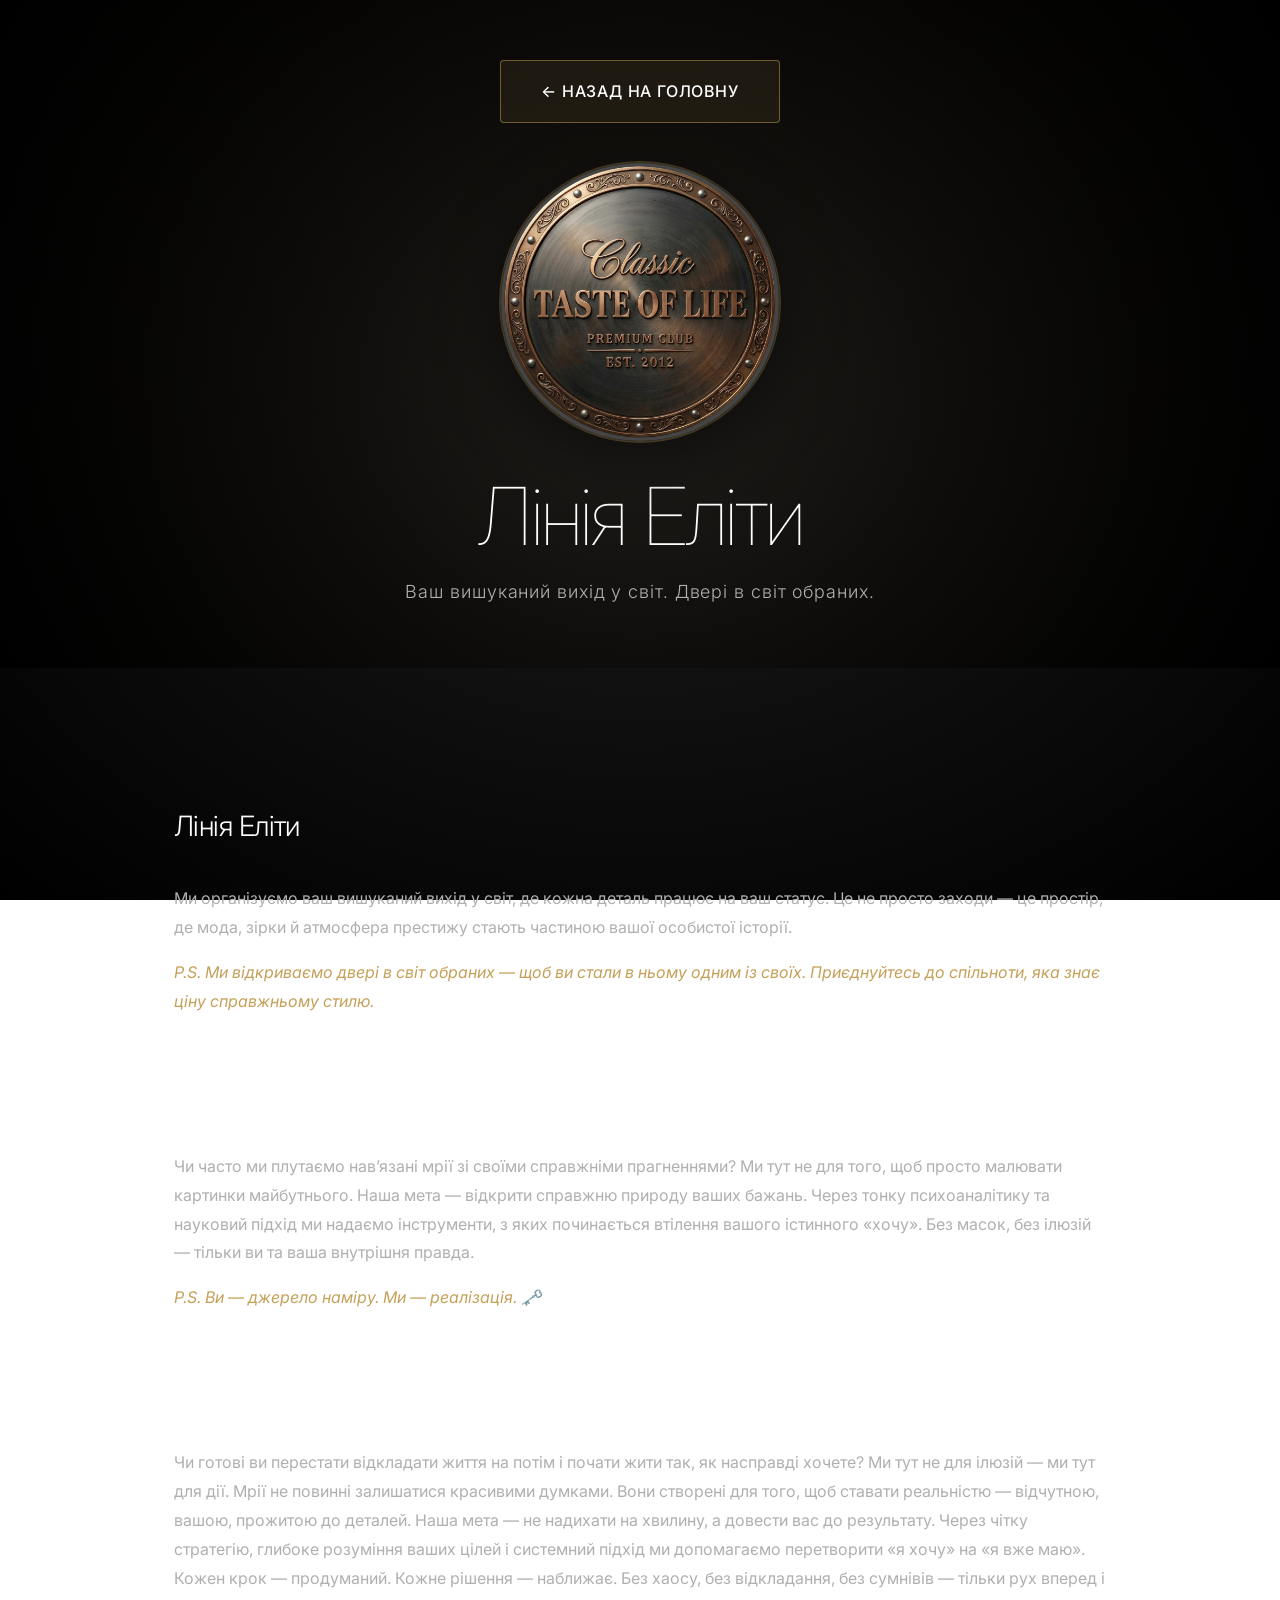
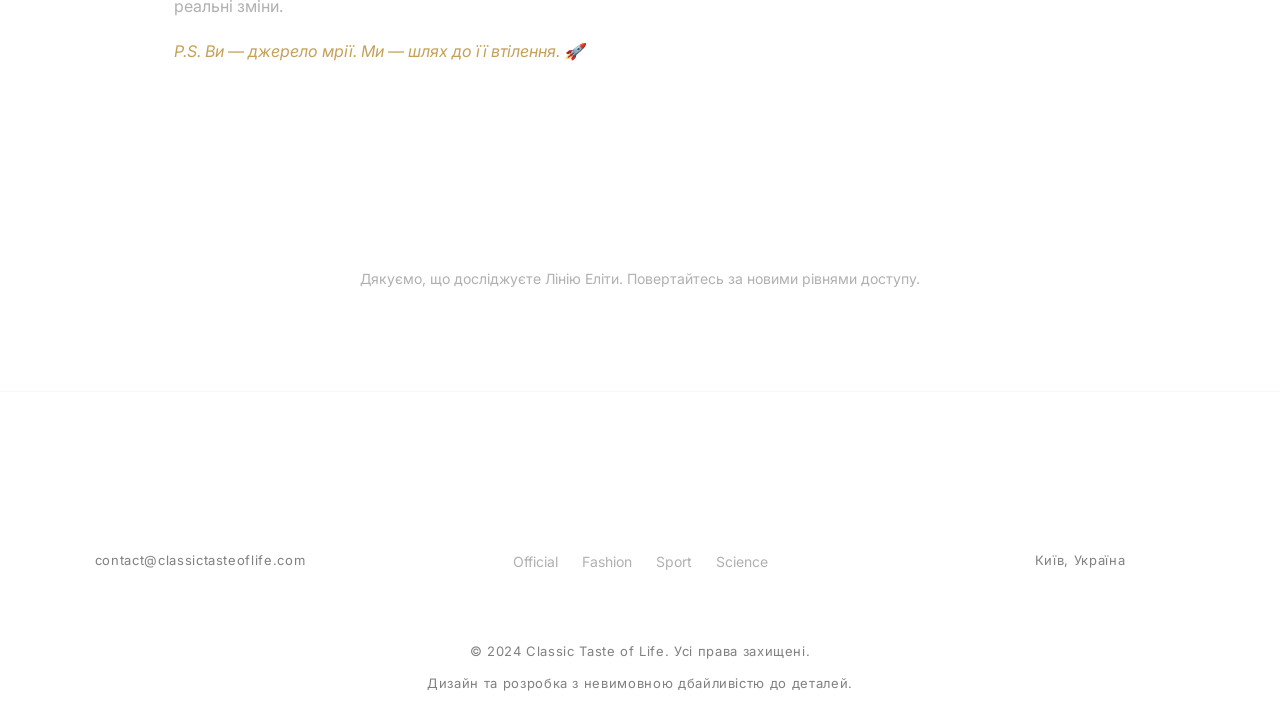
==== category-wellness.html @ 6bc39b4c "init" ====
<!doctype html>
<html lang="uk">
	<head>
		<meta charset="UTF-8" />
		<meta name="viewport" content="width=device-width, initial-scale=1.0" />
		<title>Лінія Еліти | Classic Taste of Life</title>
		<link
			href="https://fonts.googleapis.com/css2?family=Inter:wght@100;300;400;500;600;700&display=swap"
			rel="stylesheet"
		/>
		<script type="module" crossorigin src="/assets/second-DjV6uHSW.js"></script>
		<link rel="modulepreload" crossorigin href="/assets/script-Bx3jccfj.js">
		<link rel="stylesheet" crossorigin href="/assets/script-CZkDV54e.css">
	</head>
	<body>
		<header class="g20np" style="min-height: 70vh; padding: 60px 0">
			<div
				class="q9svn"
				style="max-width: 1000px; margin: auto; text-align: center"
			>
				<a
					href="./index.html"
					class="tocur"
					style="margin-bottom: 30px; display: inline-block"
					>← Назад на головну</a
				>
				<div
					class="h5xxe"
					style="
						margin: 0 auto;
						margin-bottom: 30px;
						width: 280px;
						height: 280px;
					"
				>
					<img src="/assets/logo-B7jKtvjk.jpg" alt="Лінія Еліти медальйон" />
				</div>
				<h1
					class="ypv83"
					style="font-size: clamp(40px, 7vw, 80px); margin-bottom: 16px"
				>
					Лінія Еліти
				</h1>
				<p
					class="u2sw3"
					style="
						color: var(--color-text-secondary);
						max-width: 740px;
						margin: 0 auto;
						font-size: 18px;
					"
				>
					Ваш вишуканий вихід у світ. Двері в світ обраних.
				</p>
			</div>
		</header>

		<main
			class="qpp58"
			style="max-width: 980px; padding: 40px 24px"
		>
			<section
				class="content-section"
				id="section-1"
				style="margin-bottom: 40px"
			>
				<div class="pkgvv">
					<h3>Лінія Еліти</h3>
					<p>
						Ми організуємо ваш вишуканий вихід у світ, де кожна деталь працює на
						ваш статус. Це не просто заходи — це простір, де мода, зірки й
						атмосфера престижу стають частиною вашої особистої історії.
					</p>
					<p class="ze561" style="font-style: italic">
						P.S. Ми відкриваємо двері в світ обраних — щоб ви стали в ньому
						одним із своїх. Приєднуйтесь до спільноти, яка знає ціну справжньому
						стилю.
					</p>
				</div>
				<div class="pkgvv">
					<h3>Природа Бажання</h3>
					<p>
						Чи часто ми плутаємо нав’язані мрії зі своїми справжніми
						прагненнями? Ми тут не для того, щоб просто малювати картинки
						майбутнього. Наша мета — відкрити справжню природу ваших бажань.
						Через тонку психоаналітику та науковий підхід ми надаємо
						інструменти, з яких починається втілення вашого істинного «хочу».
						Без масок, без ілюзій — тільки ви та ваша внутрішня правда.
					</p>
					<p class="ze561" style="font-style: italic">
						P.S. Ви — джерело наміру. Ми — реалізація. 🗝️
					</p>
				</div>
				<div class="pkgvv">
					<h3>Конструктор Мрій</h3>
					<p>
						Чи готові ви перестати відкладати життя на потім і почати жити так,
						як насправді хочете? Ми тут не для ілюзій — ми тут для дії. Мрії не
						повинні залишатися красивими думками. Вони створені для того, щоб
						ставати реальністю — відчутною, вашою, прожитою до деталей. Наша
						мета — не надихати на хвилину, а довести вас до результату. Через
						чітку стратегію, глибоке розуміння ваших цілей і системний підхід ми
						допомагаємо перетворити «я хочу» на «я вже маю». Кожен крок —
						продуманий. Кожне рішення — наближає. Без хаосу, без відкладання,
						без сумнівів — тільки рух вперед і реальні зміни.
					</p>
					<p class="ze561" style="font-style: italic">
						P.S. Ви — джерело мрії. Ми — шлях до її втілення. 🚀
					</p>
				</div>
			</section>

			<p
				style="
					color: var(--color-text-secondary);
					font-size: 14px;
					text-align: center;
				"
			>
				Дякуємо, що досліджуєте Лінію Еліти. Повертайтесь за новими рівнями
				доступу.
			</p>
		</main>

		<footer class="b2n6o">
			<div class="s8qgw">
				<div>
					<h3 class="">КОНТАКТИ</h3>
					<p class="">contact@classictasteoflife.com</p>
				</div>
				<div>
					<h3>СЛІДКУЙТЕ</h3>
					<div class="tw5lv">
						<a href="https://www.instagram.com/taste_of_life_official" class=""
							>Official</a
						>
						<a href="https://www.instagram.com/taste_of_life_fashion" class=""
							>Fashion</a
						>
						<a href="https://www.instagram.com/taste_of_life_sport" class=""
							>Sport</a
						>
						<a href="https://www.instagram.com/taste_of_life_science" class=""
							>Science</a
						>
					</div>
				</div>
				<div>
					<h3 class="text-sm font-light text-bronze tracking-widest mb-3">
						РОЗТАШУВАННЯ
					</h3>
					<p class="text-xs text-muted-gray font-light">Київ, Україна</p>
				</div>
			</div>

			<p>&copy; 2024 Classic Taste of Life. Усі права захищені.</p>
			<p>Дизайн та розробка з невимовною дбайливістю до деталей.</p>
		</footer>

	</body>
</html>
---- assets/script-CZkDV54e.css ----
:root{--color-bg-primary:#000;--color-bg-secondary:#1a1a1a;--color-accent-gold:#c5a059;--color-accent-bronze:#b8956f;--color-text-primary:#fff;--color-text-secondary:#b0b0b0;--color-text-tertiary:gray;--font-family-primary:"Inter", -apple-system, BlinkMacSystemFont, "Segoe UI", sans-serif;--font-size-h1:clamp(48px, 8vw, 96px);--font-size-h2:clamp(36px, 6vw, 72px);--font-size-h3:28px;--font-size-body:16px;--font-size-label:14px;--font-weight-thin:100;--font-weight-light:300;--font-weight-regular:400;--font-weight-medium:500;--spacing-2xs:4px;--spacing-xs:8px;--spacing-sm:16px;--spacing-md:24px;--spacing-lg:40px;--spacing-xl:60px;--spacing-2xl:100px;--transition-smooth:all .3s cubic-bezier(.4, 0, .2, 1);--transition-slow:all .6s cubic-bezier(.4, 0, .2, 1);--blur-sm:10px;--blur-md:20px;--blur-lg:30px}*{box-sizing:border-box;margin:0;padding:0}html{scroll-behavior:smooth}body{font-family:var(--font-family-primary);background:radial-gradient(ellipse at center, var(--color-bg-secondary) 0%, var(--color-bg-primary) 100%);color:var(--color-text-primary);background-attachment:fixed;line-height:1.8;overflow-x:hidden}h1,h2,h3{font-weight:var(--font-weight-light);letter-spacing:-.02em;margin-bottom:var(--spacing-md)}h1{font-size:var(--font-size-h1);line-height:1.1;font-weight:var(--font-weight-thin)}h2{font-size:var(--font-size-h2);line-height:1.15;font-weight:var(--font-weight-light)}h3{font-size:var(--font-size-h3);line-height:1.3}p{font-size:var(--font-size-body);color:var(--color-text-secondary);line-height:1.8}a{text-decoration:none}.qpp58{max-width:1280px;padding:0 var(--spacing-lg);margin:0 auto}section{padding:var(--spacing-2xl) 0;position:relative}.hjafm{text-align:center;margin-bottom:var(--spacing-xl);color:var(--color-text-primary)}@keyframes fadeInUp{0%{opacity:0;transform:translateY(30px)}to{opacity:1;transform:translateY(0)}}@keyframes fadeIn{0%{opacity:0}to{opacity:1}}@keyframes glow{0%,to{box-shadow:0 0 20px #c5a05926}50%{box-shadow:0 0 40px #c5a05940}}@keyframes subtleShift{0%,to{transform:translateY(0)}50%{transform:translateY(-10px)}}.nv60o,.v4slj{opacity:0}.g20np{background:radial-gradient(circle at center, #c5a0590d 0%, var(--color-bg-primary) 100%);justify-content:center;align-items:center;min-height:100vh;display:flex;position:relative;overflow:hidden}.q9svn{text-align:center;z-index:2;max-width:910px;padding:0 20px;position:relative}.h5xxe{margin-bottom:var(--spacing-xl);animation:3s ease-in-out infinite subtleShift}.h5xxe img{object-fit:cover;-webkit-backdrop-filter:blur(10px);backdrop-filter:blur(10px);border:1px solid #c5a05933;border-radius:50%;width:280px;height:280px;box-shadow:0 0 0 1px #c5a0594d,0 20px 60px #00000080,inset 0 1px #ffffff1a}.ypv83{margin-bottom:var(--spacing-md);color:var(--color-text-primary)}.u2sw3{color:var(--color-text-secondary);margin-bottom:var(--spacing-xl);font-size:20px;font-weight:var(--font-weight-light);letter-spacing:.05em}.gf9px{opacity:.1;pointer-events:none;width:400px;height:400px;position:absolute;top:-50%;left:50%;transform:translate(-50%)}.x70ik{background:radial-gradient(circle, var(--color-accent-gold) 0%, transparent 70%);filter:blur(40px);width:100%;height:100%;animation:6s ease-in-out infinite subtleShift}.tocur{padding:var(--spacing-sm) var(--spacing-lg);-webkit-backdrop-filter:blur(var(--blur-md));backdrop-filter:blur(var(--blur-md));color:var(--color-text-primary);font-family:var(--font-family-primary);font-size:var(--font-size-body);font-weight:var(--font-weight-medium);letter-spacing:.05em;cursor:pointer;transition:var(--transition-smooth);text-transform:uppercase;background:#c5a0591a;border:1px solid #c5a05980;border-radius:4px;position:relative;overflow:hidden}.tocur:before{content:"";z-index:-1;background:#c5a05926;width:100%;height:100%;transition:left .3s;position:absolute;top:0;left:-100%}.tocur:hover{border-color:var(--color-accent-gold);background:#c5a05926;transform:translateY(-2px);box-shadow:0 0 20px #c5a0594d,inset 0 1px #fff3}.tocur:hover:before{left:0}.tocur:active{transform:translateY(0)}.x2xw8{background:linear-gradient(#1a1a1a00 0%,#1a1a1a80 100%)}.sqnzy{max-width:900px;margin:0 auto}.vz765{font-size:32px;line-height:1.5;font-weight:var(--font-weight-light);color:var(--color-text-primary);margin-bottom:var(--spacing-xl);border-left:2px solid var(--color-accent-gold);padding-left:var(--spacing-lg)}.ze561{color:var(--color-accent-gold);font-weight:var(--font-weight-regular)}.ui6mh{text-align:center;color:var(--color-text-secondary);font-size:16px}.fafkh{background:linear-gradient(#0000 0%,#1a1a1a4d 100%)}.zrjrj{gap:var(--spacing-xl);margin-top:var(--spacing-xl);grid-template-columns:repeat(auto-fit,minmax(280px,1fr));display:grid}.pzu8n{padding:var(--spacing-lg);-webkit-backdrop-filter:blur(var(--blur-sm));backdrop-filter:blur(var(--blur-sm));text-align:center;transition:var(--transition-smooth);background:#1a1a1a66;border:1px solid #c5a0591a;border-radius:8px;position:relative;overflow:hidden}.pzu8n:before{content:"";opacity:0;background:radial-gradient(circle,#c5a0591a 0%,#0000 70%);width:200%;height:200%;transition:opacity .3s;position:absolute;top:-50%;left:-50%}.pzu8n:hover{border-color:var(--color-accent-gold);background:#1a1a1a99;transform:translateY(-8px)scale(1.02);box-shadow:0 0 30px #c5a05933,inset 0 1px #ffffff1a}.pzu8n:hover:before{opacity:1}.ewjv3{width:250px;height:250px;margin:0 auto var(--spacing-md);border:1px solid #c5a05933;border-radius:50%;overflow:hidden;box-shadow:0 10px 30px #0006}.ewjv3 img{object-fit:cover;filter:grayscale(30%)brightness(.9);width:100%;height:100%;transition:var(--transition-smooth)}.pzu8n:hover .ewjv3 img{filter:grayscale(0%)brightness(1.1)}.kmjn4{color:var(--color-text-primary);margin-bottom:var(--spacing-sm)}.r686v{color:var(--color-text-secondary);font-size:14px;line-height:1.7}.mtnyt{background:linear-gradient(-45deg,#1a1a1a33 0%,#1a1a1a1a 100%)}.xh5of{gap:var(--spacing-lg);margin-top:var(--spacing-xl);grid-template-columns:repeat(auto-fit,minmax(300px,1fr));display:grid}.fgkzq{padding:var(--spacing-md);-webkit-backdrop-filter:blur(var(--blur-sm));backdrop-filter:blur(var(--blur-sm));transition:var(--transition-smooth);background:#ffffff05;border:1px solid #c5a05914;border-radius:6px;position:relative}.fgkzq:hover{background:#c5a0590d;border-color:#c5a0594d;transform:translateY(-4px);box-shadow:0 15px 35px #c5a0591a}.sfysd{color:var(--color-accent-gold);margin-bottom:var(--spacing-md);transition:var(--transition-smooth);font-size:32px;display:block}.fgkzq:hover .sfysd{transform:scale(1.2)rotate(10deg)}.fgkzq h3{color:var(--color-text-primary);margin-bottom:var(--spacing-sm);font-size:18px}.fgkzq p{color:var(--color-text-secondary);font-size:14px}.wgfjd{background:#1a1a1a33}.ar6t8{gap:var(--spacing-lg);margin-top:var(--spacing-xl);grid-template-columns:repeat(auto-fit,minmax(200px,1fr));display:grid}.ryr9j{padding:var(--spacing-lg);-webkit-backdrop-filter:blur(var(--blur-sm));backdrop-filter:blur(var(--blur-sm));min-height:160px;transition:var(--transition-smooth);background:#1a1a1a4d;border:1px solid #c5a0591a;border-radius:6px;justify-content:center;align-items:center;display:flex}.ryr9j:hover{border-color:var(--color-accent-gold);background:#1a1a1a80;transform:scale(1.05);box-shadow:0 0 25px #c5a05926}.wl0qu{font-size:18px;font-weight:var(--font-weight-medium);letter-spacing:.05em;color:#c5a059b3;text-align:center;transition:var(--transition-smooth)}.ryr9j:hover .wl0qu{color:var(--color-accent-gold);text-shadow:0 0 20px #c5a0594d}.qdgme{background:linear-gradient(#1a1a1a66 0%,#000c 100%);border-top:1px solid #c5a0591a}.s8qgw{gap:var(--spacing-lg);padding:var(--spacing-xl) 0;grid-template-columns:repeat(auto-fit,minmax(250px,1fr));display:grid}.s8qgw h3{color:var(--color-text-primary);margin-bottom:var(--spacing-sm);letter-spacing:.05em;font-size:16px}.s8qgw h3 p{color:var(--color-text-secondary);font-size:14px}.s8qgw .tw5lv{gap:var(--spacing-md);justify-content:center;display:flex}.s8qgw .tw5lv a{color:var(--color-text-secondary);transition:var(--transition-smooth);font-size:14px}.s8qgw .tw5lv a:hover{color:var(--color-accent-gold);text-shadow:0 0 10px #c5a0594d}.afbfl{max-width:600px;margin:0 auto}.et3zd{gap:var(--spacing-md);margin-top:var(--spacing-lg);padding:var(--spacing-lg);-webkit-backdrop-filter:blur(var(--blur-md));backdrop-filter:blur(var(--blur-md));background:#1a1a1a80;border:1px solid #c5a05926;border-radius:6px;flex-direction:column;display:flex}.me5q8{position:relative}.pl9zh{width:100%;padding:var(--spacing-sm) var(--spacing-md);color:var(--color-text-primary);font-family:var(--font-family-primary);font-size:var(--font-size-body);transition:var(--transition-smooth);-webkit-backdrop-filter:blur(var(--blur-sm));backdrop-filter:blur(var(--blur-sm));background:#ffffff0d;border:1px solid #c5a05933;border-radius:4px}.pl9zh::placeholder{color:var(--color-text-tertiary)}.pl9zh:focus{border-color:var(--color-accent-gold);background:#c5a05914;outline:none;box-shadow:0 0 20px #c5a05926}.et3zd .tocur{width:100%;margin-top:var(--spacing-sm)}.b2n6o{text-align:center;padding-top:var(--spacing-xl);margin-top:var(--spacing-xl);border-top:1px solid #c5a05914}.b2n6o p{color:var(--color-text-tertiary);margin-bottom:var(--spacing-xs);letter-spacing:.05em;font-size:13px}.pkgvv{gap:var(--spacing-sm);margin-bottom:var(--spacing-xl);flex-direction:column;display:flex}.k7btd{z-index:9999;padding:var(--spacing-lg);background:#000000a6;justify-content:center;align-items:center;display:none;position:fixed;inset:0}.k7btd.qeofn{display:flex}.ynv8d{width:100%;max-width:520px;padding:var(--spacing-xl);background:#0a0a0afa;border:1px solid #c5a05959;border-radius:12px;animation:.35s ease-out fadeIn;position:relative;box-shadow:0 0 40px #000000b3}.ynv8d h3{margin-bottom:var(--spacing-sm);color:var(--color-text-primary)}.ynv8d p{margin-bottom:var(--spacing-lg);color:var(--color-text-secondary)}.vin7i{width:30px;height:30px;color:var(--color-text-primary);cursor:pointer;background:0 0;border:0;font-size:24px;position:absolute;top:12px;right:12px}.nv60o.klkrg,.v4slj.klkrg{animation:.8s ease-out forwards fadeInUp}@media (width<=768px){:root{--spacing-2xl:60px;--spacing-xl:40px;--font-size-h2:42px;--font-size-h3:22px}.qpp58{padding:0 var(--spacing-md)}section{padding:var(--spacing-xl) 0}.u2sw3{font-size:16px}.zrjrj,.xh5of{grid-template-columns:1fr}.ar6t8,.gbpaw{grid-template-columns:repeat(2,1fr)}.vz765{padding-left:var(--spacing-md);font-size:22px}.et3zd{flex-direction:column}.pl9zh{width:100%}}@media (width<=480px){:root{--spacing-2xl:40px;--spacing-xl:30px;--spacing-lg:24px;--font-size-h1:48px;--font-size-h2:32px}.qpp58{padding:0 var(--spacing-md)}.zrjrj,.xh5of,.ar6t8,.gbpaw,.ar6t8{grid-template-columns:1fr}.tocur{padding:var(--spacing-sm) var(--spacing-md);font-size:13px}.vz765{font-size:18px}.ewjv3{width:100px;height:100px}}@media print{body{color:#000;background:#fff}section{page-break-inside:avoid}}
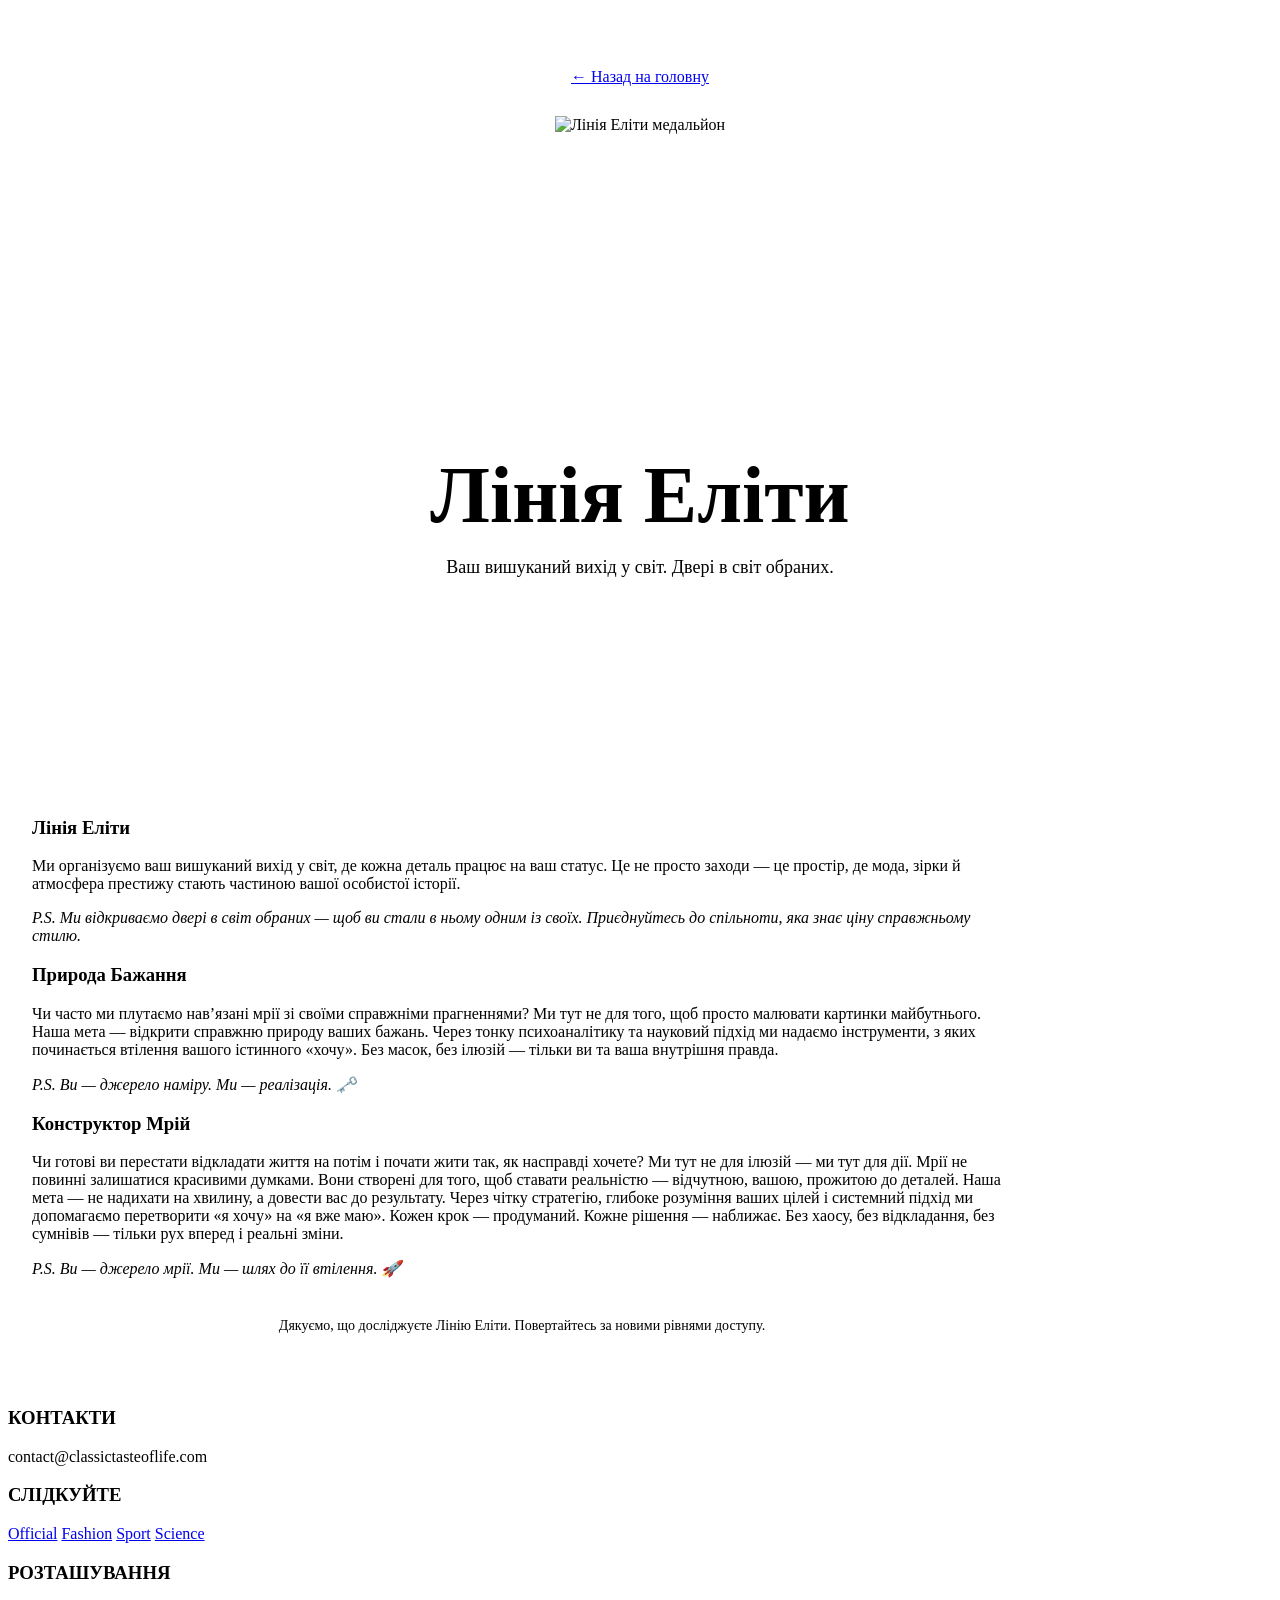
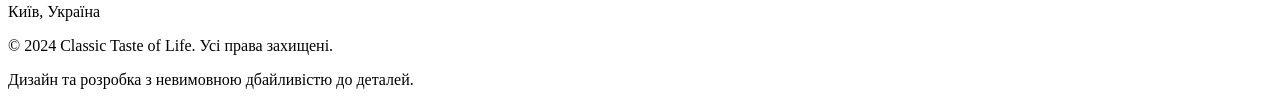
==== commit e601df34: "update" ====
--- a/category-wellness.html
+++ b/category-wellness.html
@@ -8,24 +8,24 @@
 			href="https://fonts.googleapis.com/css2?family=Inter:wght@100;300;400;500;600;700&display=swap"
 			rel="stylesheet"
 		/>
-		<script type="module" crossorigin src="/assets/second-DjV6uHSW.js"></script>
-		<link rel="modulepreload" crossorigin href="/assets/script-Bx3jccfj.js">
-		<link rel="stylesheet" crossorigin href="/assets/script-CZkDV54e.css">
+		<script type="module" crossorigin src="/tasteoflife-landing/assets/second-60PVsGii.js"></script>
+		<link rel="modulepreload" crossorigin href="/tasteoflife-landing/assets/script-Bsl2YQwL.js">
+		<link rel="stylesheet" crossorigin href="/tasteoflife-landing/assets/script-DQY0iUVl.css">
 	</head>
 	<body>
-		<header class="g20np" style="min-height: 70vh; padding: 60px 0">
+		<header class="hlf4a" style="min-height: 70vh; padding: 60px 0">
 			<div
-				class="q9svn"
+				class="iunmf"
 				style="max-width: 1000px; margin: auto; text-align: center"
 			>
 				<a
 					href="./index.html"
-					class="tocur"
+					class="l9d17"
 					style="margin-bottom: 30px; display: inline-block"
 					>← Назад на головну</a
 				>
 				<div
-					class="h5xxe"
+					class="p5qq3"
 					style="
 						margin: 0 auto;
 						margin-bottom: 30px;
@@ -33,16 +33,16 @@
 						height: 280px;
 					"
 				>
-					<img src="/assets/logo-B7jKtvjk.jpg" alt="Лінія Еліти медальйон" />
+					<img src="/tasteoflife-landing/assets/logo-B7jKtvjk.jpg" alt="Лінія Еліти медальйон" />
 				</div>
 				<h1
-					class="ypv83"
+					class="y4qz0"
 					style="font-size: clamp(40px, 7vw, 80px); margin-bottom: 16px"
 				>
 					Лінія Еліти
 				</h1>
 				<p
-					class="u2sw3"
+					class="oiixx"
 					style="
 						color: var(--color-text-secondary);
 						max-width: 740px;
@@ -56,7 +56,7 @@
 		</header>
 
 		<main
-			class="qpp58"
+			class="oqncp"
 			style="max-width: 980px; padding: 40px 24px"
 		>
 			<section
@@ -64,20 +64,20 @@
 				id="section-1"
 				style="margin-bottom: 40px"
 			>
-				<div class="pkgvv">
+				<div class="je0mq">
 					<h3>Лінія Еліти</h3>
 					<p>
 						Ми організуємо ваш вишуканий вихід у світ, де кожна деталь працює на
 						ваш статус. Це не просто заходи — це простір, де мода, зірки й
 						атмосфера престижу стають частиною вашої особистої історії.
 					</p>
-					<p class="ze561" style="font-style: italic">
+					<p class="wx3an" style="font-style: italic">
 						P.S. Ми відкриваємо двері в світ обраних — щоб ви стали в ньому
 						одним із своїх. Приєднуйтесь до спільноти, яка знає ціну справжньому
 						стилю.
 					</p>
 				</div>
-				<div class="pkgvv">
+				<div class="je0mq">
 					<h3>Природа Бажання</h3>
 					<p>
 						Чи часто ми плутаємо нав’язані мрії зі своїми справжніми
@@ -87,11 +87,11 @@
 						інструменти, з яких починається втілення вашого істинного «хочу».
 						Без масок, без ілюзій — тільки ви та ваша внутрішня правда.
 					</p>
-					<p class="ze561" style="font-style: italic">
+					<p class="wx3an" style="font-style: italic">
 						P.S. Ви — джерело наміру. Ми — реалізація. 🗝️
 					</p>
 				</div>
-				<div class="pkgvv">
+				<div class="je0mq">
 					<h3>Конструктор Мрій</h3>
 					<p>
 						Чи готові ви перестати відкладати життя на потім і почати жити так,
@@ -104,7 +104,7 @@
 						продуманий. Кожне рішення — наближає. Без хаосу, без відкладання,
 						без сумнівів — тільки рух вперед і реальні зміни.
 					</p>
-					<p class="ze561" style="font-style: italic">
+					<p class="wx3an" style="font-style: italic">
 						P.S. Ви — джерело мрії. Ми — шлях до її втілення. 🚀
 					</p>
 				</div>
@@ -122,15 +122,15 @@
 			</p>
 		</main>
 
-		<footer class="b2n6o">
-			<div class="s8qgw">
+		<footer class="c6ljh">
+			<div class="aghay">
 				<div>
 					<h3 class="">КОНТАКТИ</h3>
 					<p class="">contact@classictasteoflife.com</p>
 				</div>
 				<div>
 					<h3>СЛІДКУЙТЕ</h3>
-					<div class="tw5lv">
+					<div class="u6r4l">
 						<a href="https://www.instagram.com/taste_of_life_official" class=""
 							>Official</a
 						>
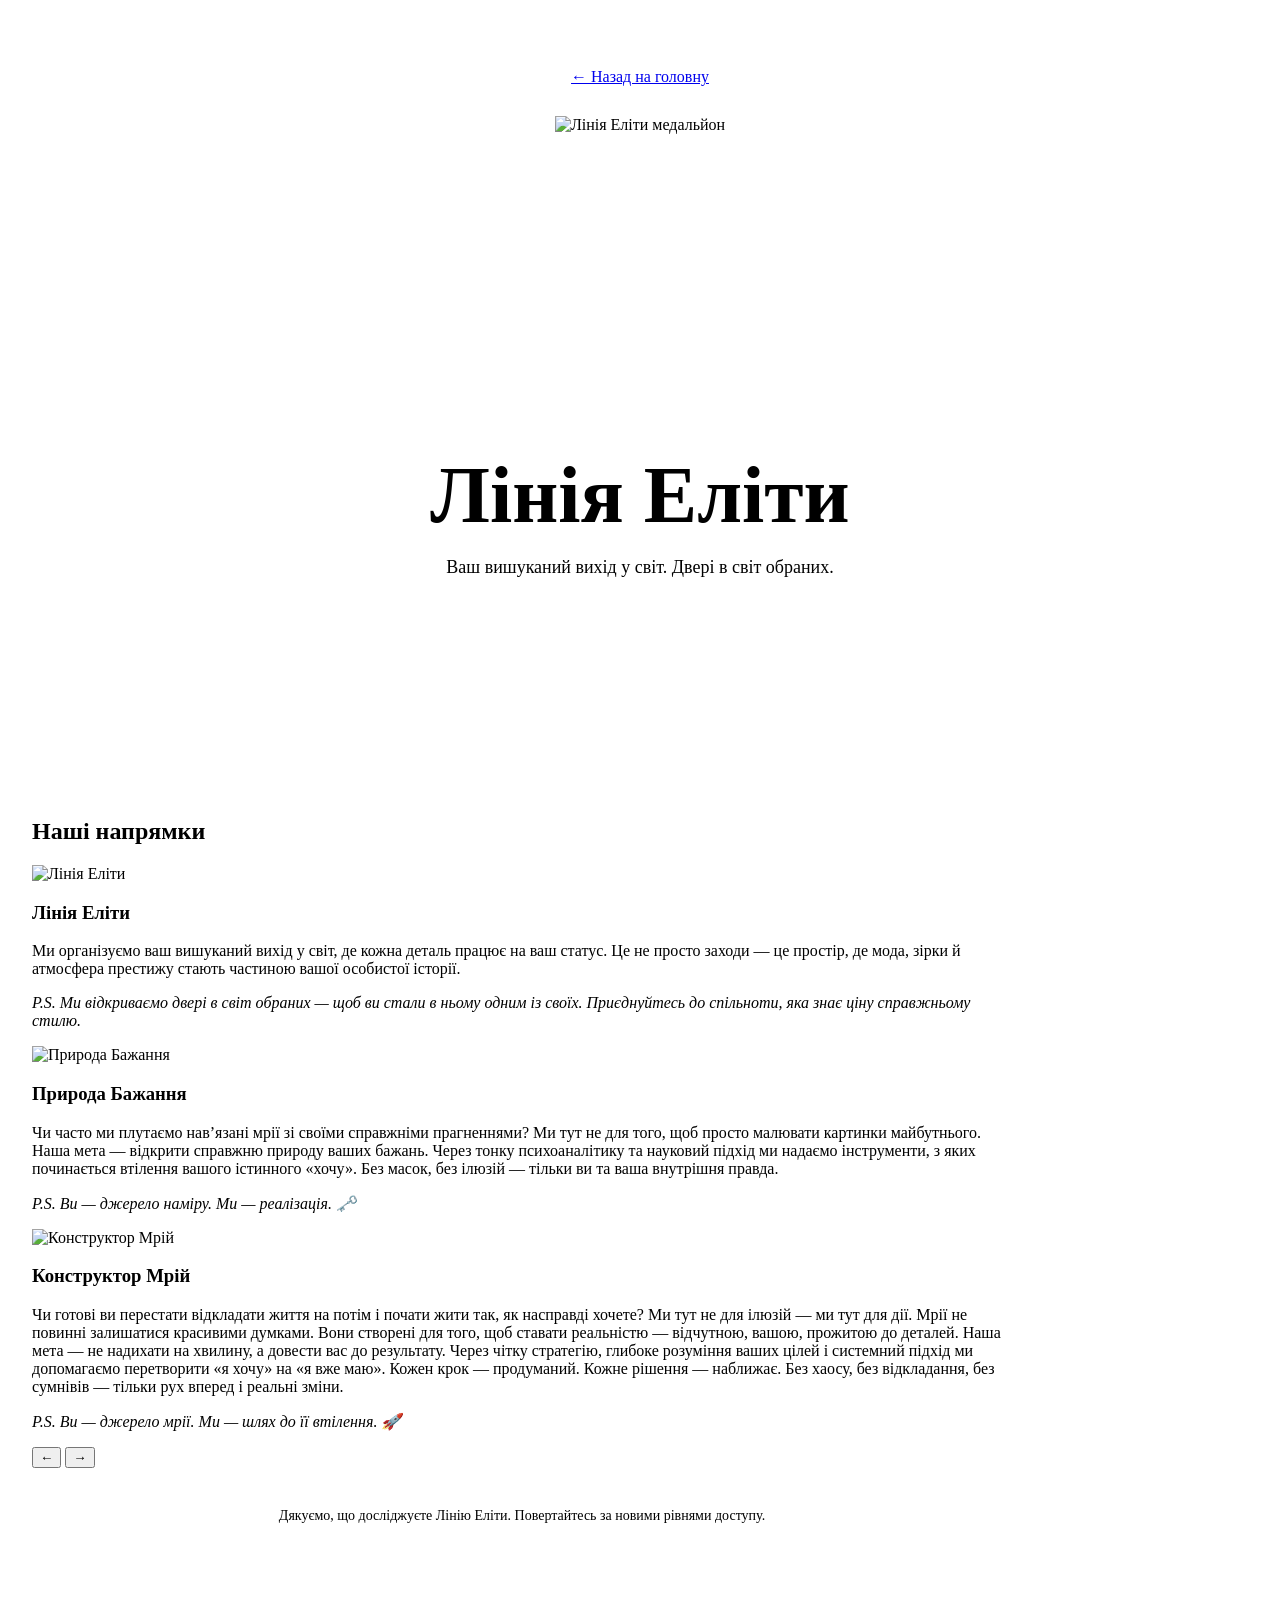
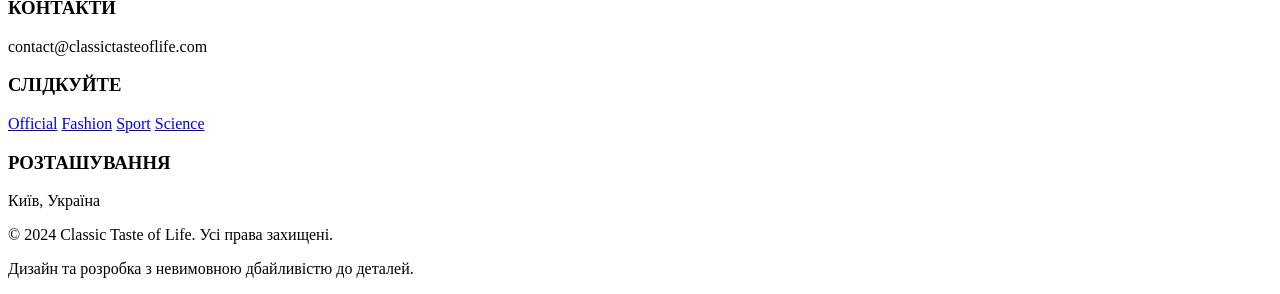
==== commit e7107851: "update" ====
--- a/category-wellness.html
+++ b/category-wellness.html
@@ -8,24 +8,24 @@
 			href="https://fonts.googleapis.com/css2?family=Inter:wght@100;300;400;500;600;700&display=swap"
 			rel="stylesheet"
 		/>
-		<script type="module" crossorigin src="/tasteoflife-landing/assets/second-60PVsGii.js"></script>
-		<link rel="modulepreload" crossorigin href="/tasteoflife-landing/assets/script-Bsl2YQwL.js">
-		<link rel="stylesheet" crossorigin href="/tasteoflife-landing/assets/script-DQY0iUVl.css">
+		<script type="module" crossorigin src="/tasteoflife-landing/assets/second-DovDOHAG.js"></script>
+		<link rel="modulepreload" crossorigin href="/tasteoflife-landing/assets/script-HaQDCOyH.js">
+		<link rel="stylesheet" crossorigin href="/tasteoflife-landing/assets/script-CtJOjY20.css">
 	</head>
 	<body>
-		<header class="hlf4a" style="min-height: 70vh; padding: 60px 0">
+		<header class="jih11" style="min-height: 70vh; padding: 60px 0">
 			<div
-				class="iunmf"
+				class="hnh2w"
 				style="max-width: 1000px; margin: auto; text-align: center"
 			>
 				<a
 					href="./index.html"
-					class="l9d17"
+					class="v7ic6"
 					style="margin-bottom: 30px; display: inline-block"
 					>← Назад на головну</a
 				>
 				<div
-					class="p5qq3"
+					class="nfnau"
 					style="
 						margin: 0 auto;
 						margin-bottom: 30px;
@@ -36,13 +36,13 @@
 					<img src="/tasteoflife-landing/assets/logo-B7jKtvjk.jpg" alt="Лінія Еліти медальйон" />
 				</div>
 				<h1
-					class="y4qz0"
+					class="bg7ex"
 					style="font-size: clamp(40px, 7vw, 80px); margin-bottom: 16px"
 				>
 					Лінія Еліти
 				</h1>
 				<p
-					class="oiixx"
+					class="qk5qg"
 					style="
 						color: var(--color-text-secondary);
 						max-width: 740px;
@@ -56,57 +56,81 @@
 		</header>
 
 		<main
-			class="oqncp"
+			class="j23eo"
 			style="max-width: 980px; padding: 40px 24px"
 		>
 			<section
-				class="content-section"
+				class="t5khz"
 				id="section-1"
 				style="margin-bottom: 40px"
 			>
-				<div class="je0mq">
-					<h3>Лінія Еліти</h3>
-					<p>
-						Ми організуємо ваш вишуканий вихід у світ, де кожна деталь працює на
-						ваш статус. Це не просто заходи — це простір, де мода, зірки й
-						атмосфера престижу стають частиною вашої особистої історії.
-					</p>
-					<p class="wx3an" style="font-style: italic">
-						P.S. Ми відкриваємо двері в світ обраних — щоб ви стали в ньому
-						одним із своїх. Приєднуйтесь до спільноти, яка знає ціну справжньому
-						стилю.
-					</p>
-				</div>
-				<div class="je0mq">
-					<h3>Природа Бажання</h3>
-					<p>
-						Чи часто ми плутаємо нав’язані мрії зі своїми справжніми
-						прагненнями? Ми тут не для того, щоб просто малювати картинки
-						майбутнього. Наша мета — відкрити справжню природу ваших бажань.
-						Через тонку психоаналітику та науковий підхід ми надаємо
-						інструменти, з яких починається втілення вашого істинного «хочу».
-						Без масок, без ілюзій — тільки ви та ваша внутрішня правда.
-					</p>
-					<p class="wx3an" style="font-style: italic">
-						P.S. Ви — джерело наміру. Ми — реалізація. 🗝️
-					</p>
-				</div>
-				<div class="je0mq">
-					<h3>Конструктор Мрій</h3>
-					<p>
-						Чи готові ви перестати відкладати життя на потім і почати жити так,
-						як насправді хочете? Ми тут не для ілюзій — ми тут для дії. Мрії не
-						повинні залишатися красивими думками. Вони створені для того, щоб
-						ставати реальністю — відчутною, вашою, прожитою до деталей. Наша
-						мета — не надихати на хвилину, а довести вас до результату. Через
-						чітку стратегію, глибоке розуміння ваших цілей і системний підхід ми
-						допомагаємо перетворити «я хочу» на «я вже маю». Кожен крок —
-						продуманий. Кожне рішення — наближає. Без хаосу, без відкладання,
-						без сумнівів — тільки рух вперед і реальні зміни.
-					</p>
-					<p class="wx3an" style="font-style: italic">
-						P.S. Ви — джерело мрії. Ми — шлях до її втілення. 🚀
-					</p>
+				<h2>Наші напрямки</h2>
+				<div class="jvfp1">
+					<div class="p7xhl">
+						<div class="buhx6">
+							<img
+								src="https://scontent-iev1-1.cdninstagram.com/v/t51.82787-15/551828863_17847870234561885_8353618582035348366_n.jpg?stp=dst-jpg_e35_tt6&_nc_cat=102&ig_cache_key=MzcyNTAwMDE0MTIwMDQ2NTAxMQ%3D%3D.3-ccb7-5&ccb=7-5&_nc_sid=58cdad&efg=eyJ2ZW5jb2RlX3RhZyI6InhwaWRzLjE0NDB4MTkzOS5zZHIuQzMifQ%3D%3D&_nc_ohc=9-f574UigUQQ7kNvwFEsLjg&_nc_oc=Adp6GTlKPYk61PAXjqhwRrXcd_95XtdtEw9Y3PJwmPVHY5bkfyTaLdsIuj6weAnw3Uk&_nc_ad=z-m&_nc_cid=0&_nc_zt=23&_nc_ht=scontent-iev1-1.cdninstagram.com&_nc_gid=egzhzQd_XfSiMQX6UGy89w&_nc_ss=7a32e&oh=00_Af3Pize8ujkrbshQV2yrKQdrQk9RgIr5405R51uOzMblDg&oe=69D6DA12"
+								alt="Лінія Еліти"
+							/>
+							<h3>Лінія Еліти</h3>
+							<p>
+								Ми організуємо ваш вишуканий вихід у світ, де кожна деталь
+								працює на ваш статус. Це не просто заходи — це простір, де мода,
+								зірки й атмосфера престижу стають частиною вашої особистої
+								історії.
+							</p>
+							<p class="sl8af" style="font-style: italic">
+								P.S. Ми відкриваємо двері в світ обраних — щоб ви стали в ньому
+								одним із своїх. Приєднуйтесь до спільноти, яка знає ціну
+								справжньому стилю.
+							</p>
+						</div>
+						<div class="buhx6">
+							<img
+								src="https://scontent-iev1-1.cdninstagram.com/v/t51.82787-15/550539653_17847859488561885_3959309330702614667_n.jpg?stp=dst-jpg_e35_p720x720_tt6&_nc_cat=105&ig_cache_key=MzcyNDk1OTUwNjMzODczMTg5MA%3D%3D.3-ccb7-5&ccb=7-5&_nc_sid=58cdad&efg=eyJ2ZW5jb2RlX3RhZyI6InhwaWRzLjEwODB4MTM1MC5zZHIuQzMifQ%3D%3D&_nc_ohc=8Xgar1xWmgAQ7kNvwGhhS_C&_nc_oc=AdoquDFG28UCFNp09qiP7Z7RR8COXFmvh3KHUQjqXo6IrdkH-slQSxe24xpDF6vWYAA&_nc_ad=z-m&_nc_cid=0&_nc_zt=23&_nc_ht=scontent-iev1-1.cdninstagram.com&_nc_gid=FSNFtoEvRpbL07DW2Zxbpg&_nc_ss=7a32e&oh=00_Af3VZkGb6yYICiJxW1Fz-oOzRaSr_jlNYHzQypyc1X1bvw&oe=69D6ED11"
+								alt="Природа Бажання"
+							/>
+							<h3>Природа Бажання</h3>
+							<p>
+								Чи часто ми плутаємо нав’язані мрії зі своїми справжніми
+								прагненнями? Ми тут не для того, щоб просто малювати картинки
+								майбутнього. Наша мета — відкрити справжню природу ваших бажань.
+								Через тонку психоаналітику та науковий підхід ми надаємо
+								інструменти, з яких починається втілення вашого істинного
+								«хочу». Без масок, без ілюзій — тільки ви та ваша внутрішня
+								правда.
+							</p>
+							<p class="sl8af" style="font-style: italic">
+								P.S. Ви — джерело наміру. Ми — реалізація. 🗝️
+							</p>
+						</div>
+						<div class="buhx6">
+							<img
+								src="https://scontent-iev1-1.cdninstagram.com/v/t51.82787-15/550860503_17847858702561885_412910464120931571_n.jpg?stp=dst-jpg_e35_tt6&_nc_cat=100&ig_cache_key=MzcyNDk1NzA4MzkyNjgzODE4OQ%3D%3D.3-ccb7-5&ccb=7-5&_nc_sid=58cdad&efg=eyJ2ZW5jb2RlX3RhZyI6InhwaWRzLjE0NDB4MTkzOS5zZHIuQzMifQ%3D%3D&_nc_ohc=rXdXHXYyasEQ7kNvwGwbLv7&_nc_oc=AdqVnQVqIwTCwg3N5gV1fOZ0v5Ovy8PU2AJFV437r_FV2tsLDJovcBfExCGSA8W9auY&_nc_ad=z-m&_nc_cid=0&_nc_zt=23&_nc_ht=scontent-iev1-1.cdninstagram.com&_nc_gid=FSNFtoEvRpbL07DW2Zxbpg&_nc_ss=7a32e&oh=00_Af03b00nLSlwhTW7vEOlPVKIKIGpz4n_2Xee3_GDcLu3yA&oe=69D6C5AE"
+								alt="Конструктор Мрій"
+							/>
+							<h3>Конструктор Мрій</h3>
+							<p>
+								Чи готові ви перестати відкладати життя на потім і почати жити
+								так, як насправді хочете? Ми тут не для ілюзій — ми тут для дії.
+								Мрії не повинні залишатися красивими думками. Вони створені для
+								того, щоб ставати реальністю — відчутною, вашою, прожитою до
+								деталей. Наша мета — не надихати на хвилину, а довести вас до
+								результату. Через чітку стратегію, глибоке розуміння ваших цілей
+								і системний підхід ми допомагаємо перетворити «я хочу» на «я вже
+								маю». Кожен крок — продуманий. Кожне рішення — наближає. Без
+								хаосу, без відкладання, без сумнівів — тільки рух вперед і
+								реальні зміни.
+							</p>
+							<p class="sl8af" style="font-style: italic">
+								P.S. Ви — джерело мрії. Ми — шлях до її втілення. 🚀
+							</p>
+						</div>
+					</div>
+					<div class="x6ehn">
+						<button class="v2nf1 v7xtp" aria-label="Влево">←</button>
+						<button class="v2nf1 glpta" aria-label="Вправо">→</button>
+					</div>
 				</div>
 			</section>
 
@@ -122,25 +146,37 @@
 			</p>
 		</main>
 
-		<footer class="c6ljh">
-			<div class="aghay">
+		<footer class="qmm9a">
+			<div class="fyiox">
 				<div>
 					<h3 class="">КОНТАКТИ</h3>
 					<p class="">contact@classictasteoflife.com</p>
 				</div>
 				<div>
 					<h3>СЛІДКУЙТЕ</h3>
-					<div class="u6r4l">
-						<a href="https://www.instagram.com/taste_of_life_official" class=""
+					<div class="btehk">
+						<a
+							href="https://www.instagram.com/taste_of_life_official"
+							target="_blank"
+							class=""
 							>Official</a
 						>
-						<a href="https://www.instagram.com/taste_of_life_fashion" class=""
+						<a
+							href="https://www.instagram.com/taste_of_life_fashion"
+							target="_blank"
+							class=""
 							>Fashion</a
 						>
-						<a href="https://www.instagram.com/taste_of_life_sport" class=""
+						<a
+							href="https://www.instagram.com/taste_of_life_sport"
+							target="_blank"
+							class=""
 							>Sport</a
 						>
-						<a href="https://www.instagram.com/taste_of_life_science" class=""
+						<a
+							href="https://www.instagram.com/taste_of_life_science"
+							target="_blank"
+							class=""
 							>Science</a
 						>
 					</div>
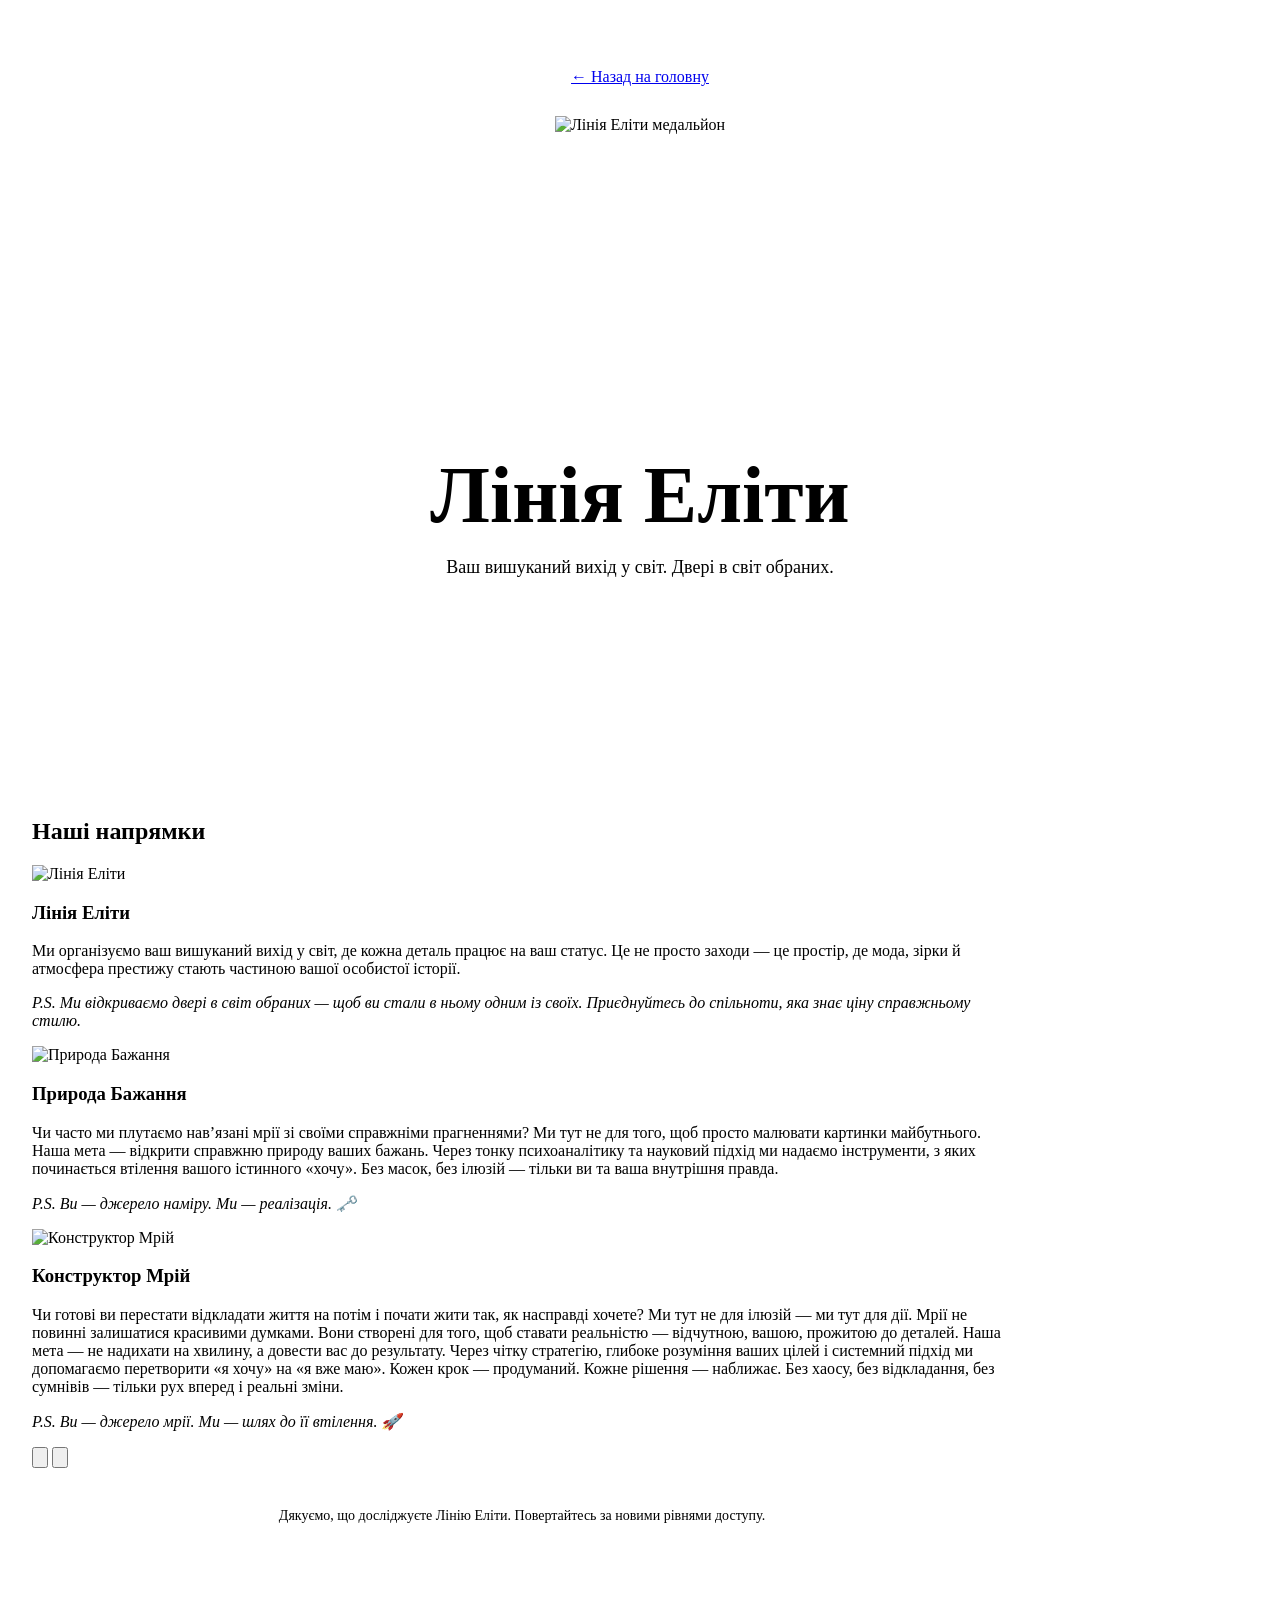
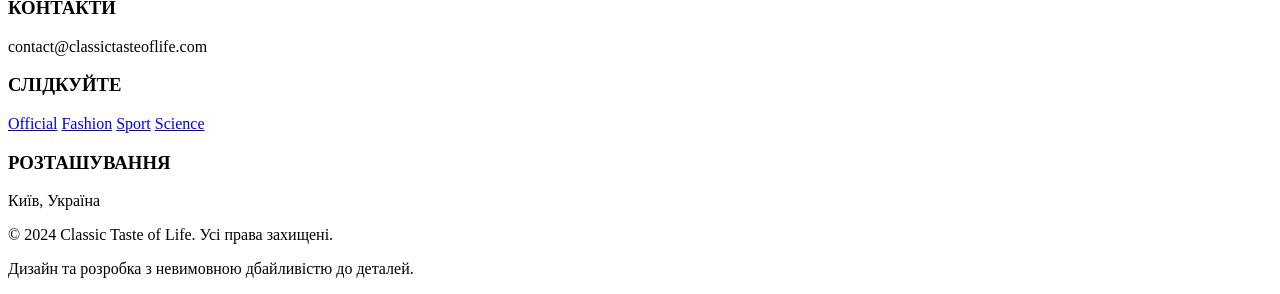
==== commit 7afdbb75: "update" ====
--- a/category-wellness.html
+++ b/category-wellness.html
@@ -8,24 +8,24 @@
 			href="https://fonts.googleapis.com/css2?family=Inter:wght@100;300;400;500;600;700&display=swap"
 			rel="stylesheet"
 		/>
-		<script type="module" crossorigin src="/tasteoflife-landing/assets/second-DovDOHAG.js"></script>
-		<link rel="modulepreload" crossorigin href="/tasteoflife-landing/assets/script-HaQDCOyH.js">
-		<link rel="stylesheet" crossorigin href="/tasteoflife-landing/assets/script-CtJOjY20.css">
+		<script type="module" crossorigin src="/tasteoflife-landing/assets/second-Cr_dbtTT.js"></script>
+		<link rel="modulepreload" crossorigin href="/tasteoflife-landing/assets/script-CMhTuNUK.js">
+		<link rel="stylesheet" crossorigin href="/tasteoflife-landing/assets/script-BWkxQEV_.css">
 	</head>
 	<body>
-		<header class="jih11" style="min-height: 70vh; padding: 60px 0">
+		<header class="pbm2r" style="min-height: 70vh; padding: 60px 0">
 			<div
-				class="hnh2w"
+				class="l8wwj"
 				style="max-width: 1000px; margin: auto; text-align: center"
 			>
 				<a
 					href="./index.html"
-					class="v7ic6"
+					class="jerpw"
 					style="margin-bottom: 30px; display: inline-block"
 					>← Назад на головну</a
 				>
 				<div
-					class="nfnau"
+					class="yp73s"
 					style="
 						margin: 0 auto;
 						margin-bottom: 30px;
@@ -36,13 +36,13 @@
 					<img src="/tasteoflife-landing/assets/logo-B7jKtvjk.jpg" alt="Лінія Еліти медальйон" />
 				</div>
 				<h1
-					class="bg7ex"
+					class="mxjsz"
 					style="font-size: clamp(40px, 7vw, 80px); margin-bottom: 16px"
 				>
 					Лінія Еліти
 				</h1>
 				<p
-					class="qk5qg"
+					class="ca8un"
 					style="
 						color: var(--color-text-secondary);
 						max-width: 740px;
@@ -56,18 +56,18 @@
 		</header>
 
 		<main
-			class="j23eo"
+			class="jrv14"
 			style="max-width: 980px; padding: 40px 24px"
 		>
 			<section
-				class="t5khz"
+				class="p7ip7"
 				id="section-1"
 				style="margin-bottom: 40px"
 			>
 				<h2>Наші напрямки</h2>
-				<div class="jvfp1">
-					<div class="p7xhl">
-						<div class="buhx6">
+				<div class="gchwv">
+					<div class="q1npi">
+						<div class="b8q8g">
 							<img
 								src="https://scontent-iev1-1.cdninstagram.com/v/t51.82787-15/551828863_17847870234561885_8353618582035348366_n.jpg?stp=dst-jpg_e35_tt6&_nc_cat=102&ig_cache_key=MzcyNTAwMDE0MTIwMDQ2NTAxMQ%3D%3D.3-ccb7-5&ccb=7-5&_nc_sid=58cdad&efg=eyJ2ZW5jb2RlX3RhZyI6InhwaWRzLjE0NDB4MTkzOS5zZHIuQzMifQ%3D%3D&_nc_ohc=9-f574UigUQQ7kNvwFEsLjg&_nc_oc=Adp6GTlKPYk61PAXjqhwRrXcd_95XtdtEw9Y3PJwmPVHY5bkfyTaLdsIuj6weAnw3Uk&_nc_ad=z-m&_nc_cid=0&_nc_zt=23&_nc_ht=scontent-iev1-1.cdninstagram.com&_nc_gid=egzhzQd_XfSiMQX6UGy89w&_nc_ss=7a32e&oh=00_Af3Pize8ujkrbshQV2yrKQdrQk9RgIr5405R51uOzMblDg&oe=69D6DA12"
 								alt="Лінія Еліти"
@@ -79,13 +79,13 @@
 								зірки й атмосфера престижу стають частиною вашої особистої
 								історії.
 							</p>
-							<p class="sl8af" style="font-style: italic">
+							<p class="jqpy3" style="font-style: italic">
 								P.S. Ми відкриваємо двері в світ обраних — щоб ви стали в ньому
 								одним із своїх. Приєднуйтесь до спільноти, яка знає ціну
 								справжньому стилю.
 							</p>
 						</div>
-						<div class="buhx6">
+						<div class="b8q8g">
 							<img
 								src="https://scontent-iev1-1.cdninstagram.com/v/t51.82787-15/550539653_17847859488561885_3959309330702614667_n.jpg?stp=dst-jpg_e35_p720x720_tt6&_nc_cat=105&ig_cache_key=MzcyNDk1OTUwNjMzODczMTg5MA%3D%3D.3-ccb7-5&ccb=7-5&_nc_sid=58cdad&efg=eyJ2ZW5jb2RlX3RhZyI6InhwaWRzLjEwODB4MTM1MC5zZHIuQzMifQ%3D%3D&_nc_ohc=8Xgar1xWmgAQ7kNvwGhhS_C&_nc_oc=AdoquDFG28UCFNp09qiP7Z7RR8COXFmvh3KHUQjqXo6IrdkH-slQSxe24xpDF6vWYAA&_nc_ad=z-m&_nc_cid=0&_nc_zt=23&_nc_ht=scontent-iev1-1.cdninstagram.com&_nc_gid=FSNFtoEvRpbL07DW2Zxbpg&_nc_ss=7a32e&oh=00_Af3VZkGb6yYICiJxW1Fz-oOzRaSr_jlNYHzQypyc1X1bvw&oe=69D6ED11"
 								alt="Природа Бажання"
@@ -100,11 +100,11 @@
 								«хочу». Без масок, без ілюзій — тільки ви та ваша внутрішня
 								правда.
 							</p>
-							<p class="sl8af" style="font-style: italic">
+							<p class="jqpy3" style="font-style: italic">
 								P.S. Ви — джерело наміру. Ми — реалізація. 🗝️
 							</p>
 						</div>
-						<div class="buhx6">
+						<div class="b8q8g">
 							<img
 								src="https://scontent-iev1-1.cdninstagram.com/v/t51.82787-15/550860503_17847858702561885_412910464120931571_n.jpg?stp=dst-jpg_e35_tt6&_nc_cat=100&ig_cache_key=MzcyNDk1NzA4MzkyNjgzODE4OQ%3D%3D.3-ccb7-5&ccb=7-5&_nc_sid=58cdad&efg=eyJ2ZW5jb2RlX3RhZyI6InhwaWRzLjE0NDB4MTkzOS5zZHIuQzMifQ%3D%3D&_nc_ohc=rXdXHXYyasEQ7kNvwGwbLv7&_nc_oc=AdqVnQVqIwTCwg3N5gV1fOZ0v5Ovy8PU2AJFV437r_FV2tsLDJovcBfExCGSA8W9auY&_nc_ad=z-m&_nc_cid=0&_nc_zt=23&_nc_ht=scontent-iev1-1.cdninstagram.com&_nc_gid=FSNFtoEvRpbL07DW2Zxbpg&_nc_ss=7a32e&oh=00_Af03b00nLSlwhTW7vEOlPVKIKIGpz4n_2Xee3_GDcLu3yA&oe=69D6C5AE"
 								alt="Конструктор Мрій"
@@ -122,14 +122,34 @@
 								хаосу, без відкладання, без сумнівів — тільки рух вперед і
 								реальні зміни.
 							</p>
-							<p class="sl8af" style="font-style: italic">
+							<p class="jqpy3" style="font-style: italic">
 								P.S. Ви — джерело мрії. Ми — шлях до її втілення. 🚀
 							</p>
 						</div>
 					</div>
-					<div class="x6ehn">
-						<button class="v2nf1 v7xtp" aria-label="Влево">←</button>
-						<button class="v2nf1 glpta" aria-label="Вправо">→</button>
+					<div class="q0dj6">
+						<button class="pdo09 fp0th" aria-label="Ліво">
+							<svg
+								class="icon-control icon-control-chevronleft"
+								xmlns="http://www.w3.org/2000/svg"
+								viewBox="0 0 36 36"
+							>
+								<path
+									d="m20 25c-.3838 0-.7676-.1465-1.0605-.4395l-5.5-5.5c-.5859-.5854-.5859-1.5356 0-2.1211l5.5-5.5c.5859-.5859 1.5352-.5859 2.1211 0 .5859.5854.5859 1.5356 0 2.1211l-4.4395 4.4395 4.4395 4.4395c.5859.5854.5859 1.5356 0 2.1211-.293.293-.6768.4395-1.0605.4395z"
+								></path>
+							</svg>
+						</button>
+						<button class="pdo09 x476b" aria-label="Право">
+							<svg
+								class="icon-control icon-control-chevronright"
+								xmlns="http://www.w3.org/2000/svg"
+								viewBox="0 0 36 36"
+							>
+								<path
+									d="m22.5597 16.9375-5.5076-5.5c-.5854-.5854-1.5323-.5825-2.1157.0039-.5835.5869-.5815 1.5366.0039 2.1211l4.4438 4.4375-4.4438 4.4375c-.5854.5845-.5874 1.5342-.0039 2.1211.2922.2944.676.4414 1.0598.4414.3818 0 .7637-.1455 1.0559-.4375l5.5076-5.5c.2815-.2812.4403-.6636.4403-1.0625s-.1588-.7812-.4403-1.0625z"
+								></path>
+							</svg>
+						</button>
 					</div>
 				</div>
 			</section>
@@ -146,15 +166,15 @@
 			</p>
 		</main>
 
-		<footer class="qmm9a">
-			<div class="fyiox">
+		<footer class="i57rj">
+			<div class="gksk5">
 				<div>
 					<h3 class="">КОНТАКТИ</h3>
 					<p class="">contact@classictasteoflife.com</p>
 				</div>
 				<div>
 					<h3>СЛІДКУЙТЕ</h3>
-					<div class="btehk">
+					<div class="av357">
 						<a
 							href="https://www.instagram.com/taste_of_life_official"
 							target="_blank"
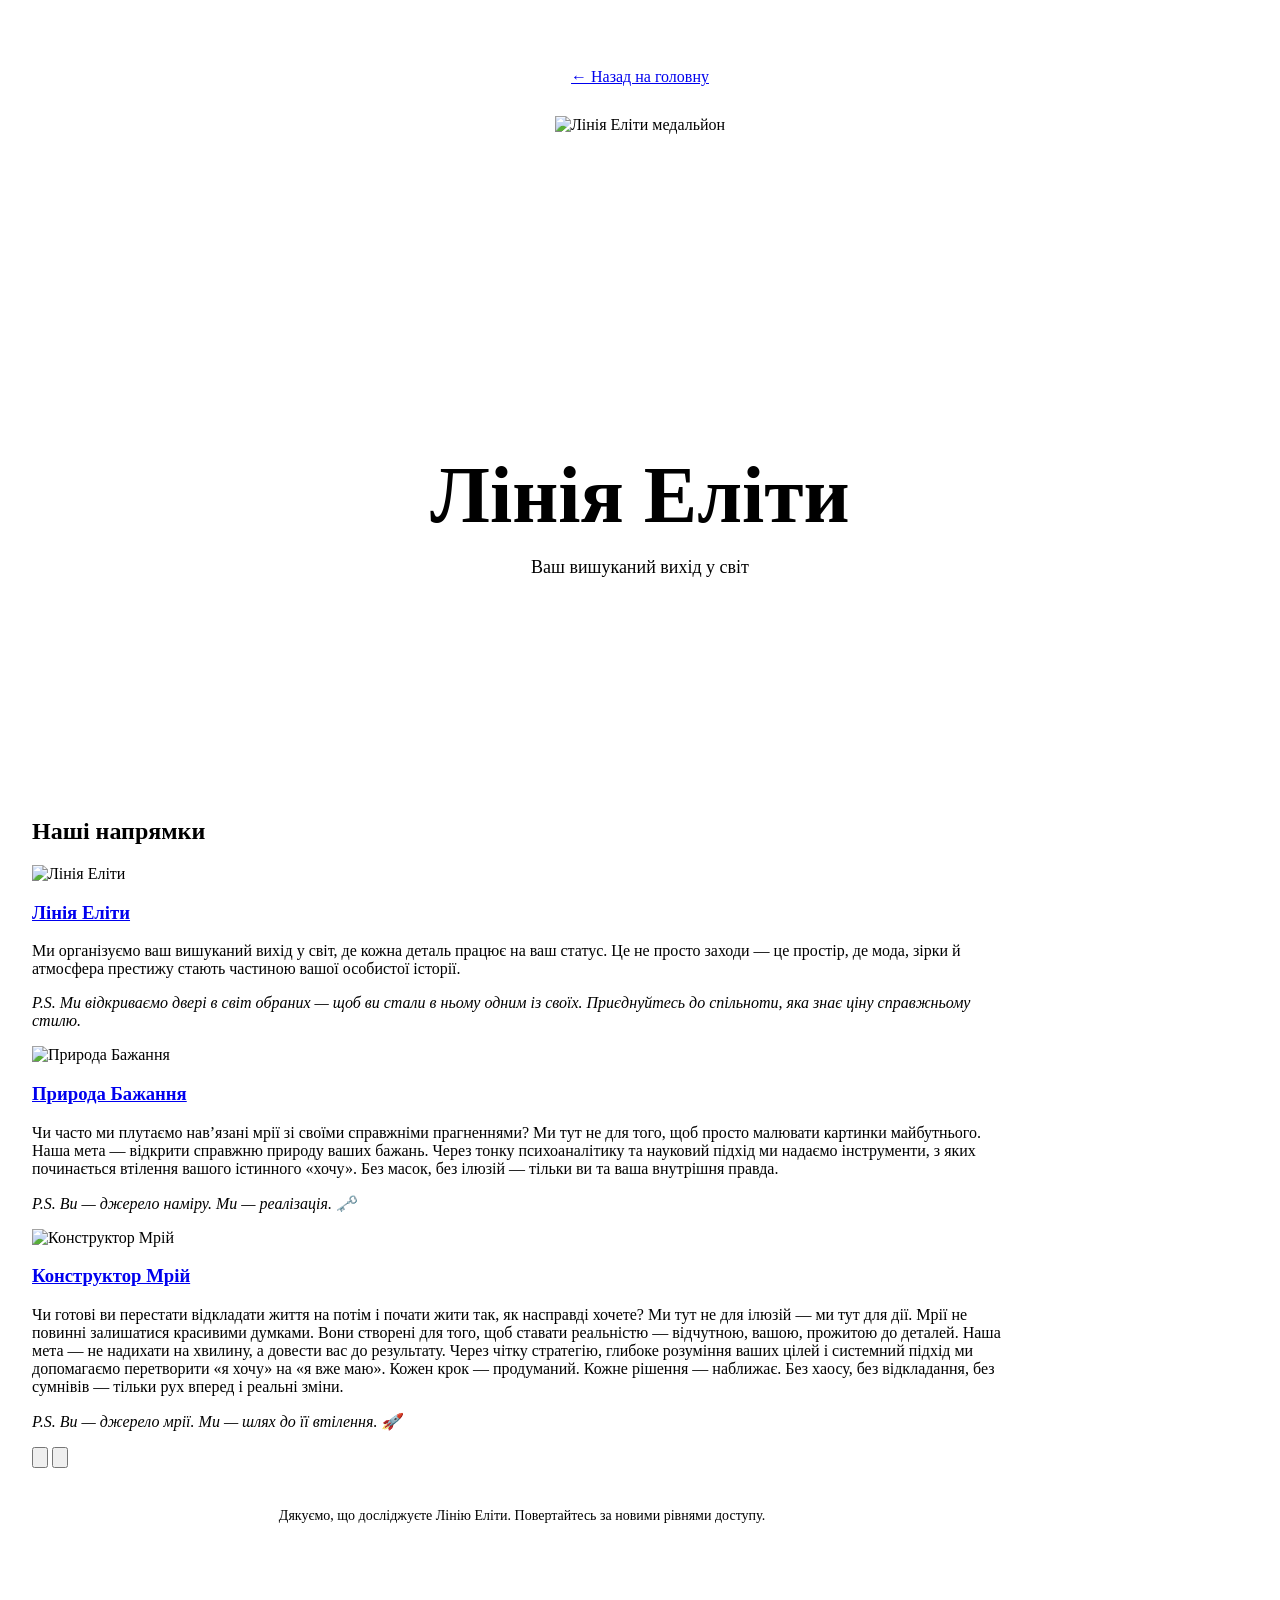
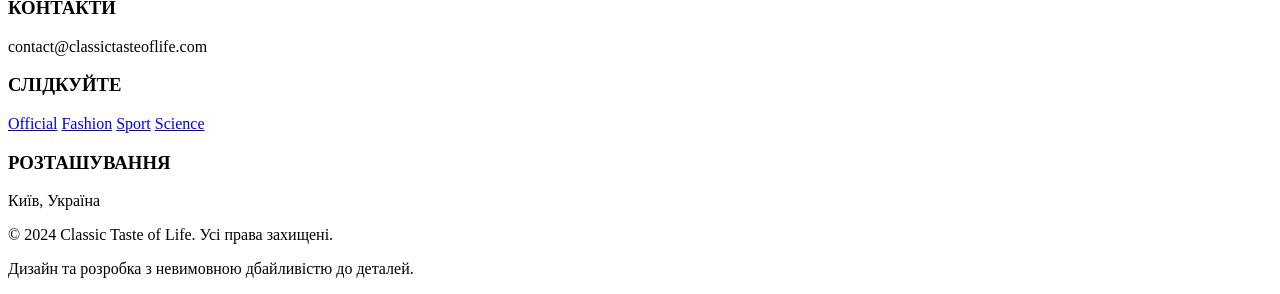
==== commit b6179cbb: "update" ====
--- a/category-wellness.html
+++ b/category-wellness.html
@@ -8,24 +8,24 @@
 			href="https://fonts.googleapis.com/css2?family=Inter:wght@100;300;400;500;600;700&display=swap"
 			rel="stylesheet"
 		/>
-		<script type="module" crossorigin src="/tasteoflife-landing/assets/second-Cr_dbtTT.js"></script>
-		<link rel="modulepreload" crossorigin href="/tasteoflife-landing/assets/script-CMhTuNUK.js">
-		<link rel="stylesheet" crossorigin href="/tasteoflife-landing/assets/script-BWkxQEV_.css">
+		<script type="module" crossorigin src="/tasteoflife-landing/assets/second-CW7rSo5z.js"></script>
+		<link rel="modulepreload" crossorigin href="/tasteoflife-landing/assets/script-DME3-WqW.js">
+		<link rel="stylesheet" crossorigin href="/tasteoflife-landing/assets/script-CSD8YLHp.css">
 	</head>
 	<body>
-		<header class="pbm2r" style="min-height: 70vh; padding: 60px 0">
+		<header class="o4bym" style="min-height: 70vh; padding: 60px 0">
 			<div
-				class="l8wwj"
+				class="w7nfn"
 				style="max-width: 1000px; margin: auto; text-align: center"
 			>
 				<a
 					href="./index.html"
-					class="jerpw"
+					class="uxqhs"
 					style="margin-bottom: 30px; display: inline-block"
 					>← Назад на головну</a
 				>
 				<div
-					class="yp73s"
+					class="wivem"
 					style="
 						margin: 0 auto;
 						margin-bottom: 30px;
@@ -36,13 +36,13 @@
 					<img src="/tasteoflife-landing/assets/logo-B7jKtvjk.jpg" alt="Лінія Еліти медальйон" />
 				</div>
 				<h1
-					class="mxjsz"
+					class="y01hs"
 					style="font-size: clamp(40px, 7vw, 80px); margin-bottom: 16px"
 				>
 					Лінія Еліти
 				</h1>
 				<p
-					class="ca8un"
+					class="whb3i"
 					style="
 						color: var(--color-text-secondary);
 						max-width: 740px;
@@ -50,47 +50,51 @@
 						font-size: 18px;
 					"
 				>
-					Ваш вишуканий вихід у світ. Двері в світ обраних.
+					Ваш вишуканий вихід у світ
 				</p>
 			</div>
 		</header>
 
 		<main
-			class="jrv14"
+			class="sl8jd"
 			style="max-width: 980px; padding: 40px 24px"
 		>
 			<section
-				class="p7ip7"
+				class="phajv"
 				id="section-1"
 				style="margin-bottom: 40px"
 			>
 				<h2>Наші напрямки</h2>
-				<div class="gchwv">
-					<div class="q1npi">
-						<div class="b8q8g">
+				<div class="wy4xf">
+					<div class="pt3x0">
+						<div class="zlff8">
 							<img
 								src="https://scontent-iev1-1.cdninstagram.com/v/t51.82787-15/551828863_17847870234561885_8353618582035348366_n.jpg?stp=dst-jpg_e35_tt6&_nc_cat=102&ig_cache_key=MzcyNTAwMDE0MTIwMDQ2NTAxMQ%3D%3D.3-ccb7-5&ccb=7-5&_nc_sid=58cdad&efg=eyJ2ZW5jb2RlX3RhZyI6InhwaWRzLjE0NDB4MTkzOS5zZHIuQzMifQ%3D%3D&_nc_ohc=9-f574UigUQQ7kNvwFEsLjg&_nc_oc=Adp6GTlKPYk61PAXjqhwRrXcd_95XtdtEw9Y3PJwmPVHY5bkfyTaLdsIuj6weAnw3Uk&_nc_ad=z-m&_nc_cid=0&_nc_zt=23&_nc_ht=scontent-iev1-1.cdninstagram.com&_nc_gid=egzhzQd_XfSiMQX6UGy89w&_nc_ss=7a32e&oh=00_Af3Pize8ujkrbshQV2yrKQdrQk9RgIr5405R51uOzMblDg&oe=69D6DA12"
 								alt="Лінія Еліти"
 							/>
-							<h3>Лінія Еліти</h3>
+							<h3>
+								<a href="./service-elite-line.html">Лінія Еліти</a>
+							</h3>
 							<p>
 								Ми організуємо ваш вишуканий вихід у світ, де кожна деталь
 								працює на ваш статус. Це не просто заходи — це простір, де мода,
 								зірки й атмосфера престижу стають частиною вашої особистої
 								історії.
 							</p>
-							<p class="jqpy3" style="font-style: italic">
+							<p class="cmfoo" style="font-style: italic">
 								P.S. Ми відкриваємо двері в світ обраних — щоб ви стали в ньому
 								одним із своїх. Приєднуйтесь до спільноти, яка знає ціну
 								справжньому стилю.
 							</p>
 						</div>
-						<div class="b8q8g">
+						<div class="zlff8">
 							<img
 								src="https://scontent-iev1-1.cdninstagram.com/v/t51.82787-15/550539653_17847859488561885_3959309330702614667_n.jpg?stp=dst-jpg_e35_p720x720_tt6&_nc_cat=105&ig_cache_key=MzcyNDk1OTUwNjMzODczMTg5MA%3D%3D.3-ccb7-5&ccb=7-5&_nc_sid=58cdad&efg=eyJ2ZW5jb2RlX3RhZyI6InhwaWRzLjEwODB4MTM1MC5zZHIuQzMifQ%3D%3D&_nc_ohc=8Xgar1xWmgAQ7kNvwGhhS_C&_nc_oc=AdoquDFG28UCFNp09qiP7Z7RR8COXFmvh3KHUQjqXo6IrdkH-slQSxe24xpDF6vWYAA&_nc_ad=z-m&_nc_cid=0&_nc_zt=23&_nc_ht=scontent-iev1-1.cdninstagram.com&_nc_gid=FSNFtoEvRpbL07DW2Zxbpg&_nc_ss=7a32e&oh=00_Af3VZkGb6yYICiJxW1Fz-oOzRaSr_jlNYHzQypyc1X1bvw&oe=69D6ED11"
 								alt="Природа Бажання"
 							/>
-							<h3>Природа Бажання</h3>
+							<h3>
+								<a href="./service-desire-nature.html">Природа Бажання</a>
+							</h3>
 							<p>
 								Чи часто ми плутаємо нав’язані мрії зі своїми справжніми
 								прагненнями? Ми тут не для того, щоб просто малювати картинки
@@ -100,16 +104,18 @@
 								«хочу». Без масок, без ілюзій — тільки ви та ваша внутрішня
 								правда.
 							</p>
-							<p class="jqpy3" style="font-style: italic">
+							<p class="cmfoo" style="font-style: italic">
 								P.S. Ви — джерело наміру. Ми — реалізація. 🗝️
 							</p>
 						</div>
-						<div class="b8q8g">
+						<div class="zlff8">
 							<img
 								src="https://scontent-iev1-1.cdninstagram.com/v/t51.82787-15/550860503_17847858702561885_412910464120931571_n.jpg?stp=dst-jpg_e35_tt6&_nc_cat=100&ig_cache_key=MzcyNDk1NzA4MzkyNjgzODE4OQ%3D%3D.3-ccb7-5&ccb=7-5&_nc_sid=58cdad&efg=eyJ2ZW5jb2RlX3RhZyI6InhwaWRzLjE0NDB4MTkzOS5zZHIuQzMifQ%3D%3D&_nc_ohc=rXdXHXYyasEQ7kNvwGwbLv7&_nc_oc=AdqVnQVqIwTCwg3N5gV1fOZ0v5Ovy8PU2AJFV437r_FV2tsLDJovcBfExCGSA8W9auY&_nc_ad=z-m&_nc_cid=0&_nc_zt=23&_nc_ht=scontent-iev1-1.cdninstagram.com&_nc_gid=FSNFtoEvRpbL07DW2Zxbpg&_nc_ss=7a32e&oh=00_Af03b00nLSlwhTW7vEOlPVKIKIGpz4n_2Xee3_GDcLu3yA&oe=69D6C5AE"
 								alt="Конструктор Мрій"
 							/>
-							<h3>Конструктор Мрій</h3>
+							<h3>
+								<a href="./service-dream-builder.html">Конструктор Мрій</a>
+							</h3>
 							<p>
 								Чи готові ви перестати відкладати життя на потім і почати жити
 								так, як насправді хочете? Ми тут не для ілюзій — ми тут для дії.
@@ -122,13 +128,13 @@
 								хаосу, без відкладання, без сумнівів — тільки рух вперед і
 								реальні зміни.
 							</p>
-							<p class="jqpy3" style="font-style: italic">
+							<p class="cmfoo" style="font-style: italic">
 								P.S. Ви — джерело мрії. Ми — шлях до її втілення. 🚀
 							</p>
 						</div>
 					</div>
-					<div class="q0dj6">
-						<button class="pdo09 fp0th" aria-label="Ліво">
+					<div class="x1snh">
+						<button class="nvyqs iu7j0" aria-label="Ліво">
 							<svg
 								class="icon-control icon-control-chevronleft"
 								xmlns="http://www.w3.org/2000/svg"
@@ -139,7 +145,7 @@
 								></path>
 							</svg>
 						</button>
-						<button class="pdo09 x476b" aria-label="Право">
+						<button class="nvyqs y1w5f" aria-label="Право">
 							<svg
 								class="icon-control icon-control-chevronright"
 								xmlns="http://www.w3.org/2000/svg"
@@ -166,15 +172,15 @@
 			</p>
 		</main>
 
-		<footer class="i57rj">
-			<div class="gksk5">
+		<footer class="xcgob">
+			<div class="fmzoy">
 				<div>
 					<h3 class="">КОНТАКТИ</h3>
 					<p class="">contact@classictasteoflife.com</p>
 				</div>
 				<div>
 					<h3>СЛІДКУЙТЕ</h3>
-					<div class="av357">
+					<div class="y7pjt">
 						<a
 							href="https://www.instagram.com/taste_of_life_official"
 							target="_blank"
